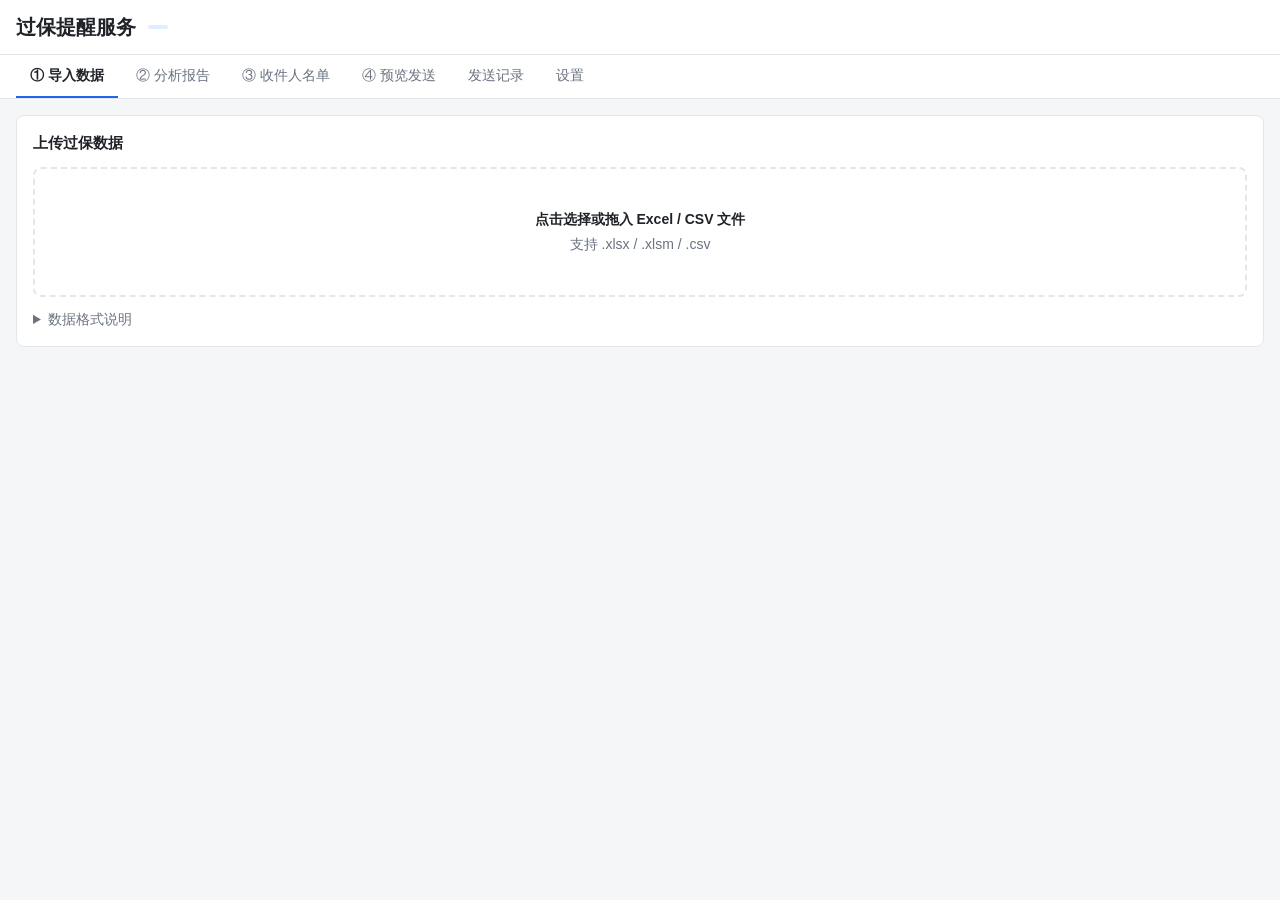
==== static/index.html @ 608a683e "过保提醒 HTML 服务：导入数据、分析报告、收件人名单、批量发送提醒 由 Tkinter 版维保提醒邮件生成器 v2.1 改造为本地 Flask 网页服务， 沿用旧版数据列顺序、邮件模板、金额格式和" ====
<!doctype html>
<html lang="zh-CN">
<head>
<meta charset="utf-8">
<meta name="viewport" content="width=device-width, initial-scale=1">
<title>过保提醒服务</title>
<link rel="stylesheet" href="/static/style.css">
</head>
<body>
<header class="topbar">
  <h1>过保提醒服务</h1>
  <span id="mailerBadge" class="badge"></span>
</header>

<nav class="tabs" id="tabs">
  <button data-tab="import" class="active">① 导入数据</button>
  <button data-tab="report">② 分析报告</button>
  <button data-tab="recipients">③ 收件人名单</button>
  <button data-tab="send">④ 预览发送</button>
  <button data-tab="log">发送记录</button>
  <button data-tab="settings">设置</button>
</nav>

<main>
  <!-- ① 导入 -->
  <section id="tab-import" class="tab active">
    <div class="card">
      <h2>上传过保数据</h2>
      <label class="drop" id="drop">
        <input type="file" id="fileInput" accept=".xlsx,.xlsm,.csv" hidden>
        <strong>点击选择或拖入 Excel / CSV 文件</strong>
        <span class="muted">支持 .xlsx / .xlsm / .csv</span>
      </label>
      <div id="importResult"></div>
      <details class="hint">
        <summary>数据格式说明</summary>
        <p>第一行为表头，按列名识别（列顺序不限）。必需列：<b>过保时间</b>、<b>合同号</b>。</p>
        <p>可选列：代表处、最终客户、合同名称、维保类型、金额、提醒天数、邮箱名单（多个用 ; 分隔）。</p>
        <p>识别不到表头时，按旧版“维保日历数据.xlsx”的列顺序读取：代表处 | 最终客户 | 合同名称 | 过保时间 | 维保类型 | 合同号 | 金额 | 提醒天数 | 邮箱名单。</p>
      </details>
    </div>
  </section>

  <!-- ② 报告 -->
  <section id="tab-report" class="tab">
    <div class="toolbar">
      <span class="muted" id="reportMeta"></span>
      <button id="exportReport" class="secondary">导出报告 (HTML)</button>
    </div>
    <div id="report"><p class="empty">请先导入数据</p></div>
  </section>

  <!-- ③ 收件人 -->
  <section id="tab-recipients" class="tab">
    <div class="card">
      <h2>按代表处填写收件人</h2>
      <p class="muted">同一代表处的所有合同默认发给这里填写的人。多个收件人用 ; 分隔。名单会保存在本机，下次自动带出。</p>
      <div id="officeTable"><p class="empty">请先导入数据</p></div>
    </div>
    <div class="card">
      <h2>按合同单独指定（可选）</h2>
      <p class="muted">收件人优先级：按合同单独指定 &gt; Excel 中的邮箱名单 &gt; 按代表处。</p>
      <input type="search" id="contractFilter" placeholder="搜索合同号 / 客户 / 代表处">
      <div id="contractTable"></div>
    </div>
    <div class="toolbar sticky">
      <span class="muted" id="recipientsStatus"></span>
      <button id="saveRecipients">保存名单并生成发送计划 →</button>
    </div>
  </section>

  <!-- ④ 发送 -->
  <section id="tab-send" class="tab">
    <div class="toolbar">
      <span id="planSummary" class="muted"></span>
      <span class="spacer"></span>
      <button id="refreshPlan" class="secondary">刷新计划</button>
      <button id="selectAll" class="secondary">全选可发送</button>
      <button id="selectNone" class="secondary">全不选</button>
      <button id="sendBtn">发送选中</button>
    </div>
    <div id="planTable"><p class="empty">请先导入数据并填写收件人</p></div>
  </section>

  <!-- 记录 -->
  <section id="tab-log" class="tab">
    <div class="toolbar"><span class="muted">最近 500 条发送记录（完整记录见 data/send_log.csv）</span>
      <span class="spacer"></span><button id="reloadLog" class="secondary">刷新</button></div>
    <div id="logTable"></div>
  </section>

  <!-- 设置 -->
  <section id="tab-settings" class="tab">
    <form id="settingsForm" class="card form">
      <h2>发送设置</h2>
      <label>发信方式
        <select name="mailer">
          <option value="outlook">Outlook 客户端（Windows，支持定时发送）</option>
          <option value="smtp">SMTP 服务器（不支持定时）</option>
          <option value="dryrun">模拟发送（只记录，不真正发信）</option>
        </select>
      </label>
      <div class="grid">
        <label>默认提前提醒天数<input type="number" name="default_remind_days" min="0"></label>
        <label>最长排定天数<input type="number" name="max_delay_days" min="1"></label>
        <label>定时发送时刻（点）<input type="number" name="send_hour" min="0" max="23"></label>
        <label>文本最大长度<input type="number" name="max_text_length" min="10"></label>
      </div>
      <label>统一抄送（可选，多个用 ; 分隔）<input type="text" name="cc"></label>

      <h2>邮件模板</h2>
      <p class="muted">可用占位符：{office} {customer} {contract_name} {expiry} {service_type} {contract_no} {amount} {amount_fmt} {remind_date} {days_left}</p>
      <label>标题<input type="text" name="subject_template"></label>
      <label>正文<textarea name="body_template" rows="18"></textarea></label>

      <fieldset id="smtpFields">
        <legend>SMTP（仅在发信方式为 SMTP 时使用）</legend>
        <div class="grid">
          <label>服务器<input type="text" name="smtp.host"></label>
          <label>端口<input type="number" name="smtp.port"></label>
          <label>用户名<input type="text" name="smtp.username"></label>
          <label>密码<input type="password" name="smtp.password"></label>
          <label>发件人地址<input type="text" name="smtp.sender"></label>
        </div>
        <label class="check"><input type="checkbox" name="smtp.ssl"> SSL</label>
        <label class="check"><input type="checkbox" name="smtp.starttls"> STARTTLS</label>
      </fieldset>
      <div class="toolbar"><span id="settingsStatus" class="muted"></span><span class="spacer"></span><button type="submit">保存设置</button></div>
    </form>
  </section>
</main>

<dialog id="previewDialog">
  <h3 id="previewSubject"></h3>
  <p class="muted" id="previewTo"></p>
  <pre id="previewBody"></pre>
  <form method="dialog"><button>关闭</button></form>
</dialog>

<script src="/static/app.js"></script>
</body>
</html>
---- static/style.css ----
:root {
  --bg: #f5f6f8; --surface: #fff; --text: #1f2328; --muted: #6b7280; --border: #e3e6ea;
  --accent: #2563eb; --accent-ink: #fff; --bar: #3b82f6;
  --ok: #15803d; --err: #b91c1c; --warn: #b45309;
  --expired-bg: #fde2e2; --urgent-bg: #fde8d4; --soon-bg: #fdf3c7; --mid-bg: #e0ecff;
}
@media (prefers-color-scheme: dark) {
  :root {
    --bg: #15171a; --surface: #1e2125; --text: #e6e8eb; --muted: #9aa1a9; --border: #30353b;
    --accent: #4f8cff; --bar: #4f8cff; --ok: #4ade80; --err: #f87171; --warn: #fbbf24;
    --expired-bg: #4a1d1d; --urgent-bg: #4a2e14; --soon-bg: #423813; --mid-bg: #1d2f4f;
  }
}
* { box-sizing: border-box; }
body { margin: 0; background: var(--bg); color: var(--text); font: 14px/1.5 -apple-system, "Segoe UI", "Microsoft YaHei", "PingFang SC", sans-serif; }
main { max-width: 1280px; margin: 0 auto; padding: 16px; }
h1 { font-size: 20px; margin: 0; }
h2 { font-size: 15px; margin: 0 0 12px; }
.topbar { display: flex; align-items: center; gap: 12px; padding: 12px 16px; background: var(--surface); border-bottom: 1px solid var(--border); }
.badge { padding: 2px 10px; border-radius: 999px; background: var(--mid-bg); font-size: 12px; }
.badge-dry { background: var(--soon-bg); }
.tabs { display: flex; gap: 4px; padding: 0 16px; background: var(--surface); border-bottom: 1px solid var(--border); overflow-x: auto; }
.tabs button { background: none; color: var(--muted); border: 0; border-bottom: 2px solid transparent; border-radius: 0; padding: 10px 14px; white-space: nowrap; }
.tabs button.active { color: var(--text); border-bottom-color: var(--accent); font-weight: 600; }
.tab { display: none; }
.tab.active { display: block; }
.card { background: var(--surface); border: 1px solid var(--border); border-radius: 8px; padding: 16px; margin-bottom: 16px; overflow-x: auto; }
.cols { display: grid; grid-template-columns: repeat(auto-fit, minmax(380px, 1fr)); gap: 16px; }
.toolbar { display: flex; flex-wrap: wrap; align-items: center; gap: 8px; margin-bottom: 12px; }
.toolbar.sticky { position: sticky; bottom: 0; background: var(--bg); padding: 12px 0; margin: 0; justify-content: flex-end; }
.spacer { flex: 1; }
button { background: var(--accent); color: var(--accent-ink); border: 1px solid var(--accent); border-radius: 6px; padding: 7px 14px; font: inherit; cursor: pointer; }
button.secondary { background: var(--surface); color: var(--text); border-color: var(--border); }
button.link { background: none; border: 0; color: var(--accent); padding: 0; }
button:disabled { opacity: .5; cursor: default; }
input, select, textarea { font: inherit; color: var(--text); background: var(--surface); border: 1px solid var(--border); border-radius: 6px; padding: 6px 8px; }
input.wide { width: 100%; min-width: 220px; }
input[type=search] { min-width: 260px; margin-bottom: 8px; }
textarea { width: 100%; font-family: Consolas, "Microsoft YaHei", monospace; }
.form label { display: block; margin-bottom: 12px; }
.form label input[type=text], .form label select { display: block; width: 100%; margin-top: 4px; }
.form .grid { display: grid; grid-template-columns: repeat(auto-fit, minmax(200px, 1fr)); gap: 12px; }
.form .grid input { display: block; width: 100%; margin-top: 4px; }
.form label.check { display: inline-block; margin-right: 16px; }
fieldset { border: 1px solid var(--border); border-radius: 8px; margin: 16px 0; }
.drop { display: flex; flex-direction: column; align-items: center; gap: 4px; padding: 40px; border: 2px dashed var(--border); border-radius: 8px; cursor: pointer; margin-bottom: 12px; }
.drop.over, .drop:hover { border-color: var(--accent); }
.hint { margin-top: 12px; color: var(--muted); }
.muted { color: var(--muted); }
.small { font-size: 12px; }
.ok { color: var(--ok); }
.err { color: var(--err); }
.warn { color: var(--warn); margin: 8px 0; }
.empty { color: var(--muted); text-align: center; padding: 32px; }
.kpis { display: grid; grid-template-columns: repeat(auto-fit, minmax(200px, 1fr)); gap: 16px; margin-bottom: 16px; }
.kpi { background: var(--surface); border: 1px solid var(--border); border-radius: 8px; padding: 14px 16px; display: flex; flex-direction: column; }
.kpi span { color: var(--muted); }
.kpi b { font-size: 26px; font-variant-numeric: tabular-nums; }
.kpi small { color: var(--muted); }
.kpi.alert { border-left: 4px solid var(--err); }
.kpi.warnk { border-left: 4px solid var(--warn); }
table { border-collapse: collapse; width: 100%; }
table.data th, table.data td { padding: 6px 8px; border-bottom: 1px solid var(--border); text-align: left; vertical-align: top; }
table.data thead th { color: var(--muted); font-weight: 600; white-space: nowrap; position: sticky; top: 0; background: var(--surface); }
table.bars th { text-align: left; font-weight: normal; white-space: nowrap; padding: 3px 8px 3px 0; width: 1%; }
table.bars td { padding: 3px 4px; }
.barcell { width: 100%; }
.bar { display: block; height: 14px; background: var(--bar); border-radius: 0 3px 3px 0; min-width: 1px; }
.num { text-align: right !important; font-variant-numeric: tabular-nums; white-space: nowrap; }
.pill { display: inline-block; padding: 1px 8px; border-radius: 999px; font-size: 12px; white-space: nowrap; background: var(--bg); }
.b-expired { background: var(--expired-bg); }
.b-urgent { background: var(--urgent-bg); }
.b-soon { background: var(--soon-bg); }
.b-mid { background: var(--mid-bg); }
.a-now { background: var(--urgent-bg); }
.a-defer { background: var(--mid-bg); }
tr.dim td { opacity: .55; }
dialog { max-width: 720px; width: 90vw; border: 1px solid var(--border); border-radius: 8px; background: var(--surface); color: var(--text); }
dialog pre { white-space: pre-wrap; background: var(--bg); padding: 12px; border-radius: 6px; font-family: inherit; }
@media print { .noprint, .topbar, .tabs, .toolbar button { display: none; } }
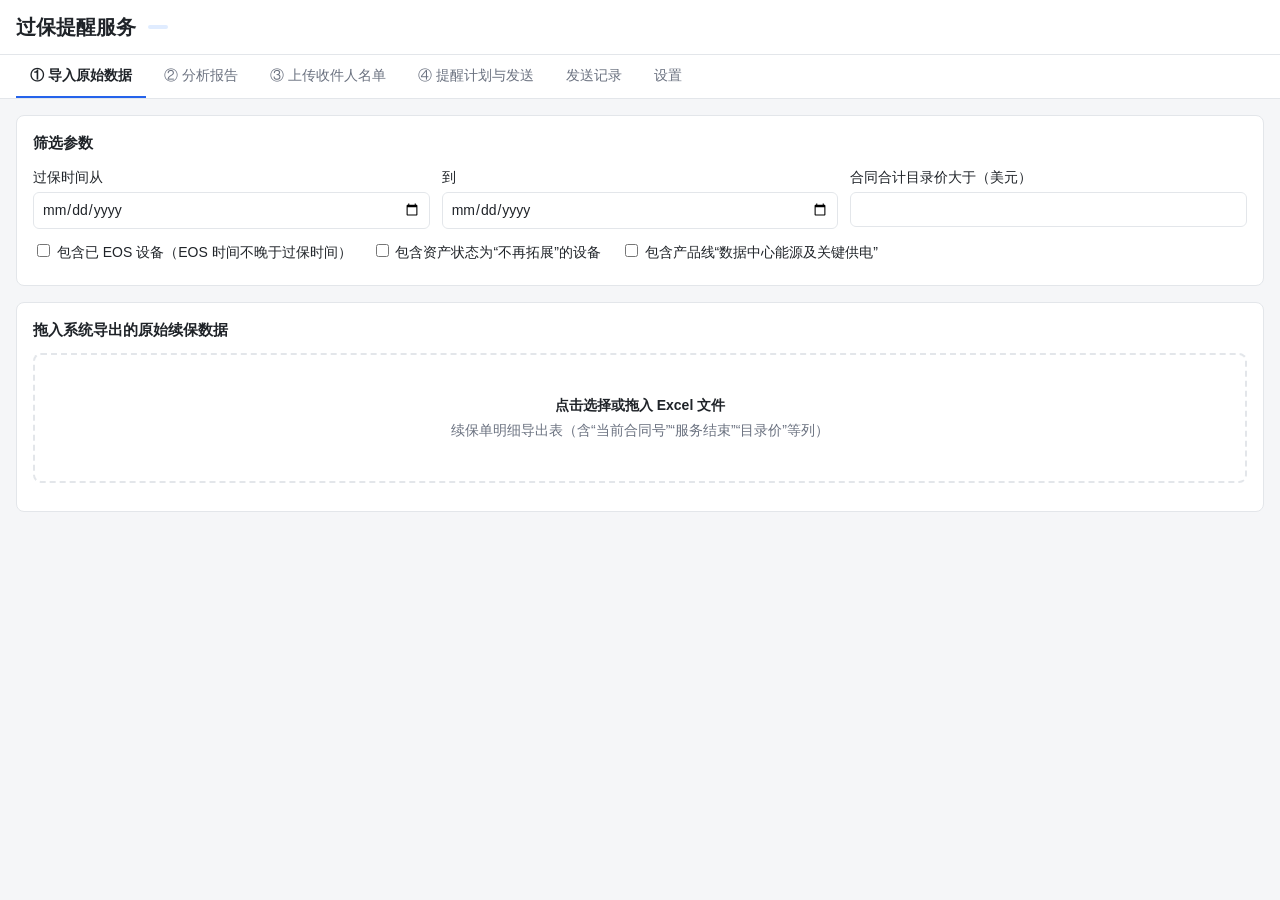
==== commit b0fb5fec: "直接导入原始续保导出数据：自动筛选整理、待填写名单、多节点提醒与日历邀请 - 原始数据按过保时间段、EOS、不再拓展、数据中心能源过滤，   按合同号+过保日期+服务类型合并，保留合计目录价超过门槛的" ====
--- a/static/index.html
+++ b/static/index.html
@@ -13,31 +13,36 @@
 </header>
 
 <nav class="tabs" id="tabs">
-  <button data-tab="import" class="active">① 导入数据</button>
+  <button data-tab="import" class="active">① 导入原始数据</button>
   <button data-tab="report">② 分析报告</button>
-  <button data-tab="recipients">③ 收件人名单</button>
-  <button data-tab="send">④ 预览发送</button>
+  <button data-tab="fill">③ 上传收件人名单</button>
+  <button data-tab="send">④ 提醒计划与发送</button>
   <button data-tab="log">发送记录</button>
   <button data-tab="settings">设置</button>
 </nav>
 
 <main>
-  <!-- ① 导入 -->
+  <!-- ① 导入原始数据 -->
   <section id="tab-import" class="tab active">
+    <div class="card form">
+      <h2>筛选参数</h2>
+      <div class="grid">
+        <label>过保时间从<input type="date" id="optStart"></label>
+        <label>到<input type="date" id="optEnd"></label>
+        <label>合同合计目录价大于（美元）<input type="number" id="optMin" min="0" step="1000"></label>
+      </div>
+      <label class="check"><input type="checkbox" id="optEos"> 包含已 EOS 设备（EOS 时间不晚于过保时间）</label>
+      <label class="check"><input type="checkbox" id="optNoExpand"> 包含资产状态为“不再拓展”的设备</label>
+      <label class="check"><input type="checkbox" id="optDc"> 包含产品线“数据中心能源及关键供电”</label>
+    </div>
     <div class="card">
-      <h2>上传过保数据</h2>
-      <label class="drop" id="drop">
-        <input type="file" id="fileInput" accept=".xlsx,.xlsm,.csv" hidden>
-        <strong>点击选择或拖入 Excel / CSV 文件</strong>
-        <span class="muted">支持 .xlsx / .xlsm / .csv</span>
+      <h2>拖入系统导出的原始续保数据</h2>
+      <label class="drop" id="rawDrop">
+        <input type="file" id="rawInput" accept=".xlsx,.xlsm,.csv" hidden>
+        <strong>点击选择或拖入 Excel 文件</strong>
+        <span class="muted">续保单明细导出表（含“当前合同号”“服务结束”“目录价”等列）</span>
       </label>
-      <div id="importResult"></div>
-      <details class="hint">
-        <summary>数据格式说明</summary>
-        <p>第一行为表头，按列名识别（列顺序不限）。必需列：<b>过保时间</b>、<b>合同号</b>。</p>
-        <p>可选列：代表处、最终客户、合同名称、维保类型、金额、提醒天数、邮箱名单（多个用 ; 分隔）。</p>
-        <p>识别不到表头时，按旧版“维保日历数据.xlsx”的列顺序读取：代表处 | 最终客户 | 合同名称 | 过保时间 | 维保类型 | 合同号 | 金额 | 提醒天数 | 邮箱名单。</p>
-      </details>
+      <div id="rawResult"></div>
     </div>
   </section>
 
@@ -45,46 +50,76 @@
   <section id="tab-report" class="tab">
     <div class="toolbar">
       <span class="muted" id="reportMeta"></span>
+      <span class="spacer"></span>
       <button id="exportReport" class="secondary">导出报告 (HTML)</button>
+      <button id="downloadTemplate">下载待填写名单 (Excel)</button>
     </div>
     <div id="report"><p class="empty">请先导入数据</p></div>
   </section>
 
-  <!-- ③ 收件人 -->
-  <section id="tab-recipients" class="tab">
+  <!-- ③ 上传收件人名单 -->
+  <section id="tab-fill" class="tab">
     <div class="card">
-      <h2>按代表处填写收件人</h2>
-      <p class="muted">同一代表处的所有合同默认发给这里填写的人。多个收件人用 ; 分隔。名单会保存在本机，下次自动带出。</p>
-      <div id="officeTable"><p class="empty">请先导入数据</p></div>
+      <h2>怎么填写</h2>
+      <ol class="steps">
+        <li>在第②步点击“下载待填写名单”，打开 Excel 的【提醒名单】工作表。</li>
+        <li>只填写黄色的 <b>邮箱名单</b> 列，其他列不要改。一行就是一条提醒（合同号 + 过保时间 + 维保类型）。</li>
+        <li>多个收件人用英文分号 <code>;</code> 分隔，可以填邮箱，也可以填 Outlook 能识别的“姓名 工号”。</li>
+        <li>留空的行不会发送；不需要提醒的行可以整行删除。保存后在下面上传。</li>
+      </ol>
+      <table class="data example">
+        <thead><tr><th>代表处</th><th>最终客户</th><th>合同名称</th><th>过保时间</th><th>维保类型</th><th>合同号</th><th class="num">金额</th><th class="fillme">邮箱名单（填这一列）</th></tr></thead>
+        <tbody>
+          <tr><td>南非代表处</td><td>City of Tshwane</td><td>PIN CL SA COT_Brilliantel_Services</td><td>2027-03-31</td><td>Hi-Care</td><td>0Y071024000326</td><td class="num">46,000</td><td class="fillme">zhangsan@huawei.com;lisi@huawei.com</td></tr>
+          <tr><td>尼日利亚代表处</td><td>Access Bank Plc</td><td>Nigeria_Service Renewal</td><td>2027-06-30</td><td>Warranty</td><td>0Y056625000932</td><td class="num">38,000</td><td class="fillme">wangwu 00123456;zhaoliu@huawei.com</td></tr>
+        </tbody>
+      </table>
+      <p class="muted small">以上为示例。系统会记住每个客户填写过的邮箱，下次下载名单时自动带出。旧版“维保日历数据.xlsx”格式也可以直接上传。</p>
     </div>
     <div class="card">
-      <h2>按合同单独指定（可选）</h2>
-      <p class="muted">收件人优先级：按合同单独指定 &gt; Excel 中的邮箱名单 &gt; 按代表处。</p>
-      <input type="search" id="contractFilter" placeholder="搜索合同号 / 客户 / 代表处">
-      <div id="contractTable"></div>
-    </div>
-    <div class="toolbar sticky">
-      <span class="muted" id="recipientsStatus"></span>
-      <button id="saveRecipients">保存名单并生成发送计划 →</button>
+      <h2>上传已填写的名单</h2>
+      <label class="drop" id="fillDrop">
+        <input type="file" id="fillInput" accept=".xlsx,.xlsm,.csv" hidden>
+        <strong>点击选择或拖入已填写的 Excel 文件</strong>
+      </label>
+      <div id="fillResult"></div>
+      <div id="fillTable"></div>
     </div>
   </section>
 
-  <!-- ④ 发送 -->
+  <!-- ④ 计划与发送 -->
   <section id="tab-send" class="tab">
+    <div class="card form">
+      <h2>提醒频率（可任意组合）</h2>
+      <div class="options">
+        <label class="check"><input type="checkbox" data-opt="m6"> 过保前 6 个月</label>
+        <label class="check"><input type="checkbox" data-opt="m3"> 过保前 3 个月</label>
+        <label class="check"><input type="checkbox" data-opt="m1"> 过保前 1 个月</label>
+        <label class="check"><input type="checkbox" data-opt="immediate"> 立即发送一次</label>
+        <label class="check"><input type="checkbox" data-opt="expiry_calendar"> 过保当日写入 Outlook 日历并邀请收件人</label>
+      </div>
+      <div class="options">
+        <span>已经过去的提醒节点：</span>
+        <label class="check"><input type="radio" name="pastNodes" value="skip" checked> 跳过</label>
+        <label class="check"><input type="radio" name="pastNodes" value="send_now"> 立即补发（多个节点合并为一封）</label>
+      </div>
+      <p class="muted small">定时邮件在节点当天 <span id="sendHourText"></span> 点由 Outlook 发出（需开启 Outlook 或使用 Exchange 账号）。已发送/已排定过的节点会自动跳过，可放心重复运行。</p>
+      <div class="toolbar"><button id="buildPlan">生成提醒计划</button></div>
+    </div>
     <div class="toolbar">
       <span id="planSummary" class="muted"></span>
       <span class="spacer"></span>
-      <button id="refreshPlan" class="secondary">刷新计划</button>
+      <label class="check"><input type="checkbox" id="hideSkipped" checked> 隐藏跳过项</label>
       <button id="selectAll" class="secondary">全选可发送</button>
       <button id="selectNone" class="secondary">全不选</button>
-      <button id="sendBtn">发送选中</button>
+      <button id="sendBtn" disabled>发送选中</button>
     </div>
-    <div id="planTable"><p class="empty">请先导入数据并填写收件人</p></div>
+    <div id="planTable"><p class="empty">请先上传收件人名单，再生成提醒计划</p></div>
   </section>
 
   <!-- 记录 -->
   <section id="tab-log" class="tab">
-    <div class="toolbar"><span class="muted">最近 500 条发送记录（完整记录见 data/send_log.csv）</span>
+    <div class="toolbar"><span class="muted">最近 500 条记录（完整记录见 data/send_log.csv）</span>
       <span class="spacer"></span><button id="reloadLog" class="secondary">刷新</button></div>
     <div id="logTable"></div>
   </section>
@@ -95,25 +130,23 @@
       <h2>发送设置</h2>
       <label>发信方式
         <select name="mailer">
-          <option value="outlook">Outlook 客户端（Windows，支持定时发送）</option>
-          <option value="smtp">SMTP 服务器（不支持定时）</option>
+          <option value="outlook">Outlook 客户端（Windows，支持定时发送和日历邀请）</option>
+          <option value="smtp">SMTP 服务器（不支持定时和日历）</option>
           <option value="dryrun">模拟发送（只记录，不真正发信）</option>
         </select>
       </label>
       <div class="grid">
-        <label>默认提前提醒天数<input type="number" name="default_remind_days" min="0"></label>
-        <label>最长排定天数<input type="number" name="max_delay_days" min="1"></label>
-        <label>定时发送时刻（点）<input type="number" name="send_hour" min="0" max="23"></label>
-        <label>文本最大长度<input type="number" name="max_text_length" min="10"></label>
+        <label>定时邮件发送时刻（点）<input type="number" name="send_hour" min="0" max="23"></label>
+        <label>统一抄送（可选，多个用 ; 分隔）<input type="text" name="cc"></label>
       </div>
-      <label>统一抄送（可选，多个用 ; 分隔）<input type="text" name="cc"></label>
 
-      <h2>邮件模板</h2>
-      <p class="muted">可用占位符：{office} {customer} {contract_name} {expiry} {service_type} {contract_no} {amount} {amount_fmt} {remind_date} {days_left}</p>
-      <label>标题<input type="text" name="subject_template"></label>
-      <label>正文<textarea name="body_template" rows="18"></textarea></label>
+      <h2>模板</h2>
+      <p class="muted">可用占位符：{office} {customer} {contract_name} {expiry} {service_type} {contract_no} {amount} {amount_fmt} {node_label} {days_left} {days_text}。清空后保存即恢复默认模板。</p>
+      <label>邮件标题<input type="text" name="subject_template"></label>
+      <label>日历邀请标题<input type="text" name="calendar_subject_template"></label>
+      <label>邮件正文（HTML）<textarea name="body_template" rows="16"></textarea></label>
 
-      <fieldset id="smtpFields">
+      <fieldset>
         <legend>SMTP（仅在发信方式为 SMTP 时使用）</legend>
         <div class="grid">
           <label>服务器<input type="text" name="smtp.host"></label>
@@ -133,7 +166,8 @@
 <dialog id="previewDialog">
   <h3 id="previewSubject"></h3>
   <p class="muted" id="previewTo"></p>
-  <pre id="previewBody"></pre>
+  <iframe id="previewFrame" sandbox title="邮件预览"></iframe>
+  <pre id="previewText"></pre>
   <form method="dialog"><button>关闭</button></form>
 </dialog>
 
--- a/static/style.css
+++ b/static/style.css
@@ -48,6 +48,7 @@
 .hint { margin-top: 12px; color: var(--muted); }
 .muted { color: var(--muted); }
 .small { font-size: 12px; }
+.nowrap { white-space: nowrap; }
 .ok { color: var(--ok); }
 .err { color: var(--err); }
 .warn { color: var(--warn); margin: 8px 0; }
@@ -78,3 +79,16 @@
 dialog { max-width: 720px; width: 90vw; border: 1px solid var(--border); border-radius: 8px; background: var(--surface); color: var(--text); }
 dialog pre { white-space: pre-wrap; background: var(--bg); padding: 12px; border-radius: 6px; font-family: inherit; }
 @media print { .noprint, .topbar, .tabs, .toolbar button { display: none; } }
+#previewText[hidden], #previewFrame[hidden] { display: none; }
+.options { display: flex; flex-wrap: wrap; gap: 8px 20px; align-items: center; margin-bottom: 10px; }
+.form label.check { margin-bottom: 6px; }
+.steps { margin: 0 0 12px; padding-left: 20px; }
+.steps li { margin-bottom: 4px; }
+code { background: var(--bg); padding: 1px 5px; border-radius: 4px; }
+table.example td, table.example th { font-size: 12px; }
+.fillme { background: var(--soon-bg) !important; }
+input.missing { border-color: var(--warn); }
+table.funnel { max-width: 560px; margin: 8px 0; }
+table.funnel tr.strong td { font-weight: 700; }
+.kpi b.kpi-sm { font-size: 15px; margin-top: 8px; }
+dialog iframe { width: 100%; height: 65vh; border: 1px solid var(--border); border-radius: 6px; background: #fff; }
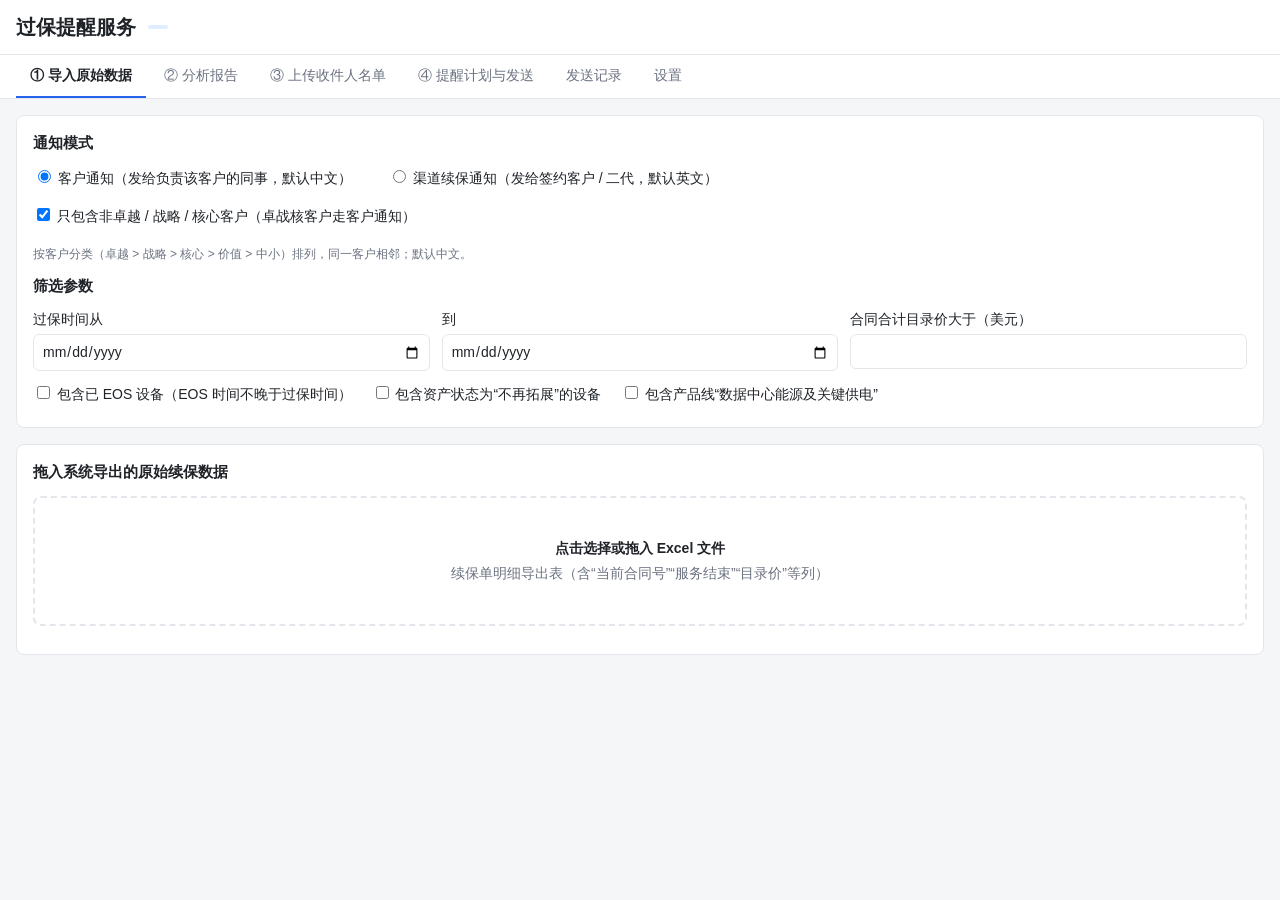
==== commit 81a7c5a7: "客户分类排序与渠道续保通知模式；改用 waitress 服务器 - 分析报告和待填写名单保留客户分类，按 卓越>战略>核心>价值>中小>未分类 排序，   同一最终客户相邻并同色分组 - 新增渠道续保" ====
--- a/static/index.html
+++ b/static/index.html
@@ -25,6 +25,13 @@
   <!-- ① 导入原始数据 -->
   <section id="tab-import" class="tab active">
     <div class="card form">
+      <h2>通知模式</h2>
+      <div class="options">
+        <label class="check"><input type="radio" name="mode" value="customer" checked> 客户通知（发给负责该客户的同事，默认中文）</label>
+        <label class="check"><input type="radio" name="mode" value="channel"> 渠道续保通知（发给签约客户 / 二代，默认英文）</label>
+      </div>
+      <label class="check" id="channelOpt"><input type="checkbox" id="optNonKey" checked> 只包含非卓越 / 战略 / 核心客户（卓战核客户走客户通知）</label>
+      <p class="muted small" id="modeHint"></p>
       <h2>筛选参数</h2>
       <div class="grid">
         <label>过保时间从<input type="date" id="optStart"></label>
@@ -65,13 +72,14 @@
         <li>在第②步点击“下载待填写名单”，打开 Excel 的【提醒名单】工作表。</li>
         <li>只填写黄色的 <b>邮箱名单</b> 列，其他列不要改。一行就是一条提醒（合同号 + 过保时间 + 维保类型）。</li>
         <li>多个收件人用英文分号 <code>;</code> 分隔，可以填邮箱，也可以填 Outlook 能识别的“姓名 工号”。</li>
+        <li><b>邮件语言</b> 列默认“中文”，需要发英文版（邮件和日历邀请）的行下拉选择 <b>English</b>。</li>
         <li>留空的行不会发送；不需要提醒的行可以整行删除。保存后在下面上传。</li>
       </ol>
       <table class="data example">
-        <thead><tr><th>代表处</th><th>最终客户</th><th>合同名称</th><th>过保时间</th><th>维保类型</th><th>合同号</th><th class="num">金额</th><th class="fillme">邮箱名单（填这一列）</th></tr></thead>
+        <thead><tr><th>代表处</th><th>最终客户</th><th>合同名称</th><th>过保时间</th><th>维保类型</th><th>合同号</th><th class="num">金额</th><th class="fillme">邮箱名单（填这一列）</th><th class="fillme">邮件语言</th></tr></thead>
         <tbody>
-          <tr><td>南非代表处</td><td>City of Tshwane</td><td>PIN CL SA COT_Brilliantel_Services</td><td>2027-03-31</td><td>Hi-Care</td><td>0Y071024000326</td><td class="num">46,000</td><td class="fillme">zhangsan@huawei.com;lisi@huawei.com</td></tr>
-          <tr><td>尼日利亚代表处</td><td>Access Bank Plc</td><td>Nigeria_Service Renewal</td><td>2027-06-30</td><td>Warranty</td><td>0Y056625000932</td><td class="num">38,000</td><td class="fillme">wangwu 00123456;zhaoliu@huawei.com</td></tr>
+          <tr><td>南非代表处</td><td>City of Tshwane</td><td>PIN CL SA COT_Brilliantel_Services</td><td>2027-03-31</td><td>Hi-Care</td><td>0Y071024000326</td><td class="num">46,000</td><td class="fillme">zhangsan@huawei.com;lisi@huawei.com</td><td class="fillme">中文</td></tr>
+          <tr><td>尼日利亚代表处</td><td>Access Bank Plc</td><td>Nigeria_Service Renewal</td><td>2027-06-30</td><td>Warranty</td><td>0Y056625000932</td><td class="num">38,000</td><td class="fillme">wangwu 00123456;zhaoliu@huawei.com</td><td class="fillme">English</td></tr>
         </tbody>
       </table>
       <p class="muted small">以上为示例。系统会记住每个客户填写过的邮箱，下次下载名单时自动带出。旧版“维保日历数据.xlsx”格式也可以直接上传。</p>
@@ -141,10 +149,26 @@
       </div>
 
       <h2>模板</h2>
-      <p class="muted">可用占位符：{office} {customer} {contract_name} {expiry} {service_type} {contract_no} {amount} {amount_fmt} {node_label} {days_left} {days_text}。清空后保存即恢复默认模板。</p>
-      <label>邮件标题<input type="text" name="subject_template"></label>
-      <label>日历邀请标题<input type="text" name="calendar_subject_template"></label>
-      <label>邮件正文（HTML）<textarea name="body_template" rows="16"></textarea></label>
+      <p class="muted">可用占位符：{office} {customer} {contract_name} {expiry} {service_type} {contract_no} {amount} {amount_fmt} {products} {node_label} {days_left} {days_text}。清空后保存即恢复默认模板。</p>
+      <details open><summary><b>中文版</b></summary>
+        <label>邮件标题<input type="text" name="subject_template"></label>
+        <label>日历邀请标题<input type="text" name="calendar_subject_template"></label>
+        <label>邮件正文（HTML）<textarea name="body_template" rows="12"></textarea></label>
+      </details>
+      <details><summary><b>英文版（English）</b></summary>
+        <label>邮件标题<input type="text" name="subject_template_en"></label>
+        <label>日历邀请标题<input type="text" name="calendar_subject_template_en"></label>
+        <label>邮件正文（HTML）<textarea name="body_template_en" rows="12"></textarea></label>
+      </details>
+      <details><summary><b>渠道续保通知 · 英文版（默认）</b></summary>
+        <p class="muted small">发给签约客户 / 二代，默认不含金额和内部联系人、内部链接。额外占位符：{partner_name}（二代，没有时为签约客户）{signer} {tier2} {customer_class}</p>
+        <label>邮件标题<input type="text" name="subject_template_channel_en"></label>
+        <label>邮件正文（HTML）<textarea name="body_template_channel_en" rows="12"></textarea></label>
+      </details>
+      <details><summary><b>渠道续保通知 · 中文版</b></summary>
+        <label>邮件标题<input type="text" name="subject_template_channel"></label>
+        <label>邮件正文（HTML）<textarea name="body_template_channel" rows="12"></textarea></label>
+      </details>
 
       <fieldset>
         <legend>SMTP（仅在发信方式为 SMTP 时使用）</legend>
--- a/static/style.css
+++ b/static/style.css
@@ -2,13 +2,13 @@
   --bg: #f5f6f8; --surface: #fff; --text: #1f2328; --muted: #6b7280; --border: #e3e6ea;
   --accent: #2563eb; --accent-ink: #fff; --bar: #3b82f6;
   --ok: #15803d; --err: #b91c1c; --warn: #b45309;
-  --expired-bg: #fde2e2; --urgent-bg: #fde8d4; --soon-bg: #fdf3c7; --mid-bg: #e0ecff;
+  --expired-bg: #fde2e2; --urgent-bg: #fde8d4; --soon-bg: #fdf3c7; --mid-bg: #e0ecff; --band: #f1f5fb;
 }
 @media (prefers-color-scheme: dark) {
   :root {
     --bg: #15171a; --surface: #1e2125; --text: #e6e8eb; --muted: #9aa1a9; --border: #30353b;
     --accent: #4f8cff; --bar: #4f8cff; --ok: #4ade80; --err: #f87171; --warn: #fbbf24;
-    --expired-bg: #4a1d1d; --urgent-bg: #4a2e14; --soon-bg: #423813; --mid-bg: #1d2f4f;
+    --expired-bg: #4a1d1d; --urgent-bg: #4a2e14; --soon-bg: #423813; --mid-bg: #1d2f4f; --band: #23272d;
   }
 }
 * { box-sizing: border-box; }
@@ -76,6 +76,7 @@
 .a-now { background: var(--urgent-bg); }
 .a-defer { background: var(--mid-bg); }
 tr.dim td { opacity: .55; }
+tr.band td { background: var(--band); }
 dialog { max-width: 720px; width: 90vw; border: 1px solid var(--border); border-radius: 8px; background: var(--surface); color: var(--text); }
 dialog pre { white-space: pre-wrap; background: var(--bg); padding: 12px; border-radius: 6px; font-family: inherit; }
 @media print { .noprint, .topbar, .tabs, .toolbar button { display: none; } }
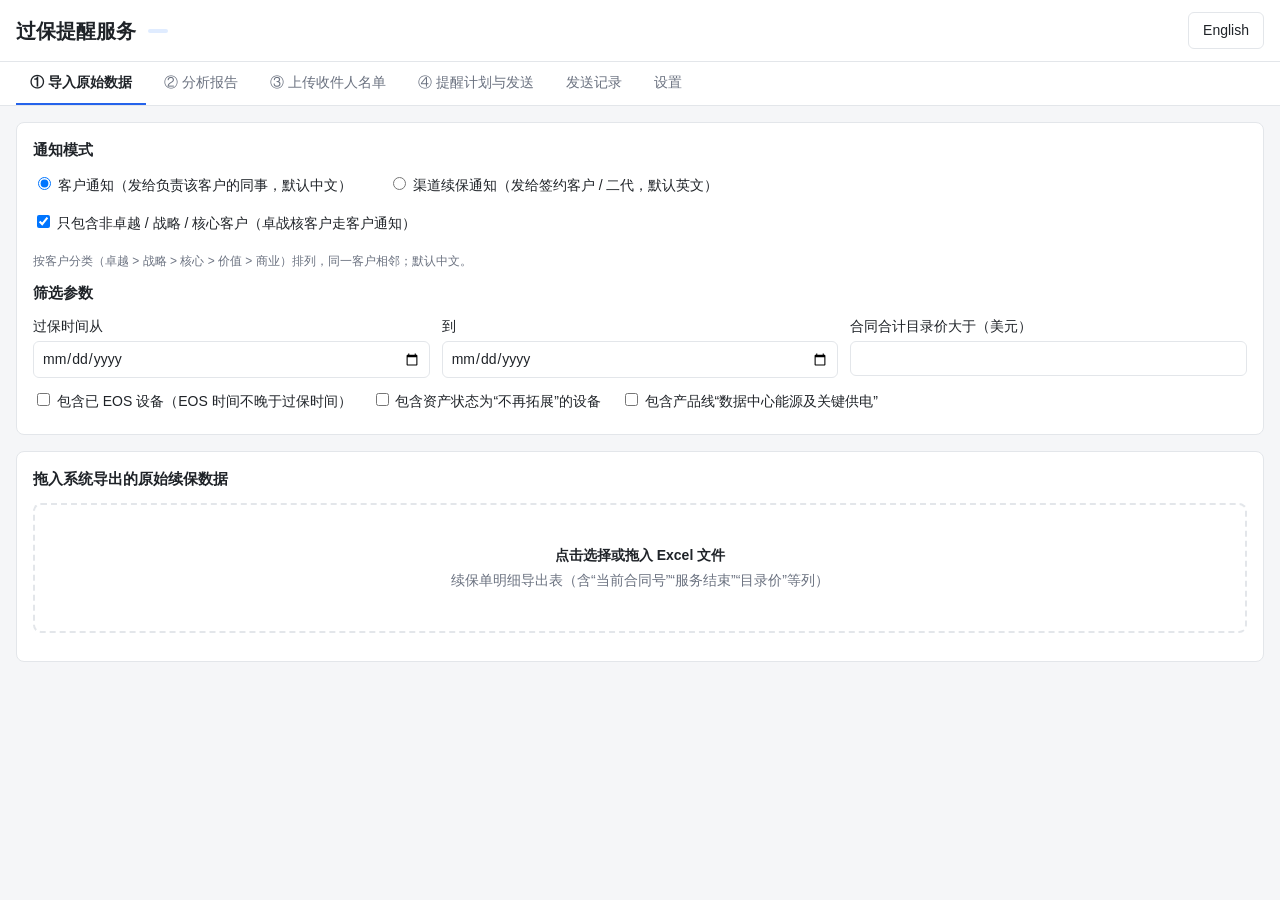
==== commit 2c881d4a: "渠道通知按收件人合并成一封、页面中英文切换 - 渠道续保通知：收件人和语言相同的合同在同一天合并为一封邮件，正文用表格列出全部合同；   节点统一提前到当月 1 日以便合并；日历邀请按同一过保日合并；" ====
--- a/static/index.html
+++ b/static/index.html
@@ -8,46 +8,48 @@
 </head>
 <body>
 <header class="topbar">
-  <h1>过保提醒服务</h1>
+  <h1 data-i18n>过保提醒服务</h1>
   <span id="mailerBadge" class="badge"></span>
+  <span class="spacer"></span>
+  <button id="langToggle" class="secondary" title="切换界面语言 / Switch language">English</button>
 </header>
 
 <nav class="tabs" id="tabs">
-  <button data-tab="import" class="active">① 导入原始数据</button>
-  <button data-tab="report">② 分析报告</button>
-  <button data-tab="fill">③ 上传收件人名单</button>
-  <button data-tab="send">④ 提醒计划与发送</button>
-  <button data-tab="log">发送记录</button>
-  <button data-tab="settings">设置</button>
+  <button data-tab="import" class="active" data-i18n>① 导入原始数据</button>
+  <button data-tab="report" data-i18n>② 分析报告</button>
+  <button data-tab="fill" data-i18n>③ 上传收件人名单</button>
+  <button data-tab="send" data-i18n>④ 提醒计划与发送</button>
+  <button data-tab="log" data-i18n>发送记录</button>
+  <button data-tab="settings" data-i18n>设置</button>
 </nav>
 
 <main>
   <!-- ① 导入原始数据 -->
   <section id="tab-import" class="tab active">
     <div class="card form">
-      <h2>通知模式</h2>
+      <h2 data-i18n>通知模式</h2>
       <div class="options">
-        <label class="check"><input type="radio" name="mode" value="customer" checked> 客户通知（发给负责该客户的同事，默认中文）</label>
-        <label class="check"><input type="radio" name="mode" value="channel"> 渠道续保通知（发给签约客户 / 二代，默认英文）</label>
-      </div>
-      <label class="check" id="channelOpt"><input type="checkbox" id="optNonKey" checked> 只包含非卓越 / 战略 / 核心客户（卓战核客户走客户通知）</label>
+        <label class="check"><input type="radio" name="mode" value="customer" checked> <span data-i18n>客户通知（发给负责该客户的同事，默认中文）</span></label>
+        <label class="check"><input type="radio" name="mode" value="channel"> <span data-i18n>渠道续保通知（发给签约客户 / 二代，默认英文）</span></label>
+      </div>
+      <label class="check" id="channelOpt"><input type="checkbox" id="optNonKey" checked> <span data-i18n>只包含非卓越 / 战略 / 核心客户（卓战核客户走客户通知）</span></label>
       <p class="muted small" id="modeHint"></p>
-      <h2>筛选参数</h2>
+      <h2 data-i18n>筛选参数</h2>
       <div class="grid">
-        <label>过保时间从<input type="date" id="optStart"></label>
-        <label>到<input type="date" id="optEnd"></label>
-        <label>合同合计目录价大于（美元）<input type="number" id="optMin" min="0" step="1000"></label>
-      </div>
-      <label class="check"><input type="checkbox" id="optEos"> 包含已 EOS 设备（EOS 时间不晚于过保时间）</label>
-      <label class="check"><input type="checkbox" id="optNoExpand"> 包含资产状态为“不再拓展”的设备</label>
-      <label class="check"><input type="checkbox" id="optDc"> 包含产品线“数据中心能源及关键供电”</label>
+        <label><span data-i18n>过保时间从</span><input type="date" id="optStart"></label>
+        <label><span data-i18n>到</span><input type="date" id="optEnd"></label>
+        <label><span data-i18n>合同合计目录价大于（美元）</span><input type="number" id="optMin" min="0" step="1000"></label>
+      </div>
+      <label class="check"><input type="checkbox" id="optEos"> <span data-i18n>包含已 EOS 设备（EOS 时间不晚于过保时间）</span></label>
+      <label class="check"><input type="checkbox" id="optNoExpand"> <span data-i18n>包含资产状态为“不再拓展”的设备</span></label>
+      <label class="check"><input type="checkbox" id="optDc"> <span data-i18n>包含产品线“数据中心能源及关键供电”</span></label>
     </div>
     <div class="card">
-      <h2>拖入系统导出的原始续保数据</h2>
+      <h2 data-i18n>拖入系统导出的原始续保数据</h2>
       <label class="drop" id="rawDrop">
         <input type="file" id="rawInput" accept=".xlsx,.xlsm,.csv" hidden>
-        <strong>点击选择或拖入 Excel 文件</strong>
-        <span class="muted">续保单明细导出表（含“当前合同号”“服务结束”“目录价”等列）</span>
+        <strong data-i18n>点击选择或拖入 Excel 文件</strong>
+        <span class="muted" data-i18n>续保单明细导出表（含“当前合同号”“服务结束”“目录价”等列）</span>
       </label>
       <div id="rawResult"></div>
     </div>
@@ -58,37 +60,38 @@
     <div class="toolbar">
       <span class="muted" id="reportMeta"></span>
       <span class="spacer"></span>
-      <button id="exportReport" class="secondary">导出报告 (HTML)</button>
-      <button id="downloadTemplate">下载待填写名单 (Excel)</button>
-    </div>
-    <div id="report"><p class="empty">请先导入数据</p></div>
+      <button id="exportReport" class="secondary" data-i18n>导出报告 (HTML)</button>
+      <button id="downloadTemplate" data-i18n>下载待填写名单 (Excel)</button>
+    </div>
+    <div id="report"><p class="empty" data-i18n>请先导入数据</p></div>
   </section>
 
   <!-- ③ 上传收件人名单 -->
   <section id="tab-fill" class="tab">
     <div class="card">
-      <h2>怎么填写</h2>
+      <h2 data-i18n>怎么填写</h2>
       <ol class="steps">
-        <li>在第②步点击“下载待填写名单”，打开 Excel 的【提醒名单】工作表。</li>
-        <li>只填写黄色的 <b>邮箱名单</b> 列，其他列不要改。一行就是一条提醒（合同号 + 过保时间 + 维保类型）。</li>
-        <li>多个收件人用英文分号 <code>;</code> 分隔，可以填邮箱，也可以填 Outlook 能识别的“姓名 工号”。</li>
-        <li><b>邮件语言</b> 列默认“中文”，需要发英文版（邮件和日历邀请）的行下拉选择 <b>English</b>。</li>
-        <li>留空的行不会发送；不需要提醒的行可以整行删除。保存后在下面上传。</li>
+        <li data-i18n-html>在第②步点击“下载待填写名单”，打开 Excel 的【提醒名单】工作表。Excel 的列名请保持中文，程序按列名识别。</li>
+        <li data-i18n-html>只填写黄色的 <b>邮箱名单</b> 和 <b>邮件语言</b> 两列，其他列不要改。一行就是一条提醒（合同号 + 过保时间 + 维保类型）。</li>
+        <li data-i18n-html>同一客户（渠道模式为同一签约客户 / 二代）的行排在一起、底色相同，收件人通常一样，可以整组复制。</li>
+        <li data-i18n-html>多个收件人用英文分号 <code>;</code> 分隔，可以填邮箱，也可以填 Outlook 能识别的“姓名 工号”。</li>
+        <li data-i18n-html><b>邮件语言</b> 客户通知默认“中文”、渠道通知默认“English”，可下拉切换。</li>
+        <li data-i18n-html>留空的行不会发送；不需要提醒的行可以整行删除。保存后在下面上传。</li>
       </ol>
       <table class="data example">
-        <thead><tr><th>代表处</th><th>最终客户</th><th>合同名称</th><th>过保时间</th><th>维保类型</th><th>合同号</th><th class="num">金额</th><th class="fillme">邮箱名单（填这一列）</th><th class="fillme">邮件语言</th></tr></thead>
+        <thead><tr><th>代表处</th><th>客户分类</th><th>最终客户</th><th>合同名称</th><th>过保时间</th><th>维保类型</th><th>合同号</th><th class="num">金额</th><th class="fillme">邮箱名单</th><th class="fillme">邮件语言</th></tr></thead>
         <tbody>
-          <tr><td>南非代表处</td><td>City of Tshwane</td><td>PIN CL SA COT_Brilliantel_Services</td><td>2027-03-31</td><td>Hi-Care</td><td>0Y071024000326</td><td class="num">46,000</td><td class="fillme">zhangsan@huawei.com;lisi@huawei.com</td><td class="fillme">中文</td></tr>
-          <tr><td>尼日利亚代表处</td><td>Access Bank Plc</td><td>Nigeria_Service Renewal</td><td>2027-06-30</td><td>Warranty</td><td>0Y056625000932</td><td class="num">38,000</td><td class="fillme">wangwu 00123456;zhaoliu@huawei.com</td><td class="fillme">English</td></tr>
+          <tr><td>南非代表处</td><td>Strategic Account</td><td>City of Tshwane</td><td>PIN CL SA COT_Brilliantel_Services</td><td>2027-03-31</td><td>Hi-Care</td><td>0Y071024000326</td><td class="num">46,000</td><td class="fillme">zhangsan@huawei.com;lisi@huawei.com</td><td class="fillme">中文</td></tr>
+          <tr><td>尼日利亚代表处</td><td>Strategic Account</td><td>Access Bank Plc</td><td>Nigeria_Service Renewal</td><td>2027-06-30</td><td>Warranty</td><td>0Y056625000932</td><td class="num">38,000</td><td class="fillme">wangwu 00123456;zhaoliu@huawei.com</td><td class="fillme">English</td></tr>
         </tbody>
       </table>
-      <p class="muted small">以上为示例。系统会记住每个客户填写过的邮箱，下次下载名单时自动带出。旧版“维保日历数据.xlsx”格式也可以直接上传。</p>
+      <p class="muted small" data-i18n>以上为示例（Excel 表头为中文）。系统会记住填写过的邮箱和语言，下次下载名单时自动带出。旧版“维保日历数据.xlsx”格式也可以直接上传。</p>
     </div>
     <div class="card">
-      <h2>上传已填写的名单</h2>
+      <h2 data-i18n>上传已填写的名单</h2>
       <label class="drop" id="fillDrop">
         <input type="file" id="fillInput" accept=".xlsx,.xlsm,.csv" hidden>
-        <strong>点击选择或拖入已填写的 Excel 文件</strong>
+        <strong data-i18n>点击选择或拖入已填写的 Excel 文件</strong>
       </label>
       <div id="fillResult"></div>
       <div id="fillTable"></div>
@@ -98,91 +101,93 @@
   <!-- ④ 计划与发送 -->
   <section id="tab-send" class="tab">
     <div class="card form">
-      <h2>提醒频率（可任意组合）</h2>
+      <h2 data-i18n>提醒频率（可任意组合）</h2>
       <div class="options">
-        <label class="check"><input type="checkbox" data-opt="m6"> 过保前 6 个月</label>
-        <label class="check"><input type="checkbox" data-opt="m3"> 过保前 3 个月</label>
-        <label class="check"><input type="checkbox" data-opt="m1"> 过保前 1 个月</label>
-        <label class="check"><input type="checkbox" data-opt="immediate"> 立即发送一次</label>
-        <label class="check"><input type="checkbox" data-opt="expiry_calendar"> 过保当日写入 Outlook 日历并邀请收件人</label>
+        <label class="check"><input type="checkbox" data-opt="m6"> <span data-i18n>过保前 6 个月</span></label>
+        <label class="check"><input type="checkbox" data-opt="m3"> <span data-i18n>过保前 3 个月</span></label>
+        <label class="check"><input type="checkbox" data-opt="m1"> <span data-i18n>过保前 1 个月</span></label>
+        <label class="check"><input type="checkbox" data-opt="immediate"> <span data-i18n>立即发送一次</span></label>
+        <label class="check"><input type="checkbox" data-opt="expiry_calendar"> <span data-i18n>过保当日写入 Outlook 日历并邀请收件人</span></label>
       </div>
       <div class="options">
-        <span>已经过去的提醒节点：</span>
-        <label class="check"><input type="radio" name="pastNodes" value="skip" checked> 跳过</label>
-        <label class="check"><input type="radio" name="pastNodes" value="send_now"> 立即补发（多个节点合并为一封）</label>
-      </div>
-      <p class="muted small">定时邮件在节点当天 <span id="sendHourText"></span> 点由 Outlook 发出（需开启 Outlook 或使用 Exchange 账号）。已发送/已排定过的节点会自动跳过，可放心重复运行。</p>
-      <div class="toolbar"><button id="buildPlan">生成提醒计划</button></div>
+        <span data-i18n>已经过去的提醒节点：</span>
+        <label class="check"><input type="radio" name="pastNodes" value="skip" checked> <span data-i18n>跳过</span></label>
+        <label class="check"><input type="radio" name="pastNodes" value="send_now"> <span data-i18n>立即补发（多个节点合并为一封）</span></label>
+      </div>
+      <p class="muted small" id="planHint"></p>
+      <div class="toolbar"><button id="buildPlan" data-i18n>生成提醒计划</button></div>
     </div>
     <div class="toolbar">
       <span id="planSummary" class="muted"></span>
       <span class="spacer"></span>
-      <label class="check"><input type="checkbox" id="hideSkipped" checked> 隐藏跳过项</label>
-      <button id="selectAll" class="secondary">全选可发送</button>
-      <button id="selectNone" class="secondary">全不选</button>
-      <button id="sendBtn" disabled>发送选中</button>
-    </div>
-    <div id="planTable"><p class="empty">请先上传收件人名单，再生成提醒计划</p></div>
+      <label class="check"><input type="checkbox" id="hideSkipped" checked> <span data-i18n>隐藏跳过项</span></label>
+      <button id="selectAll" class="secondary" data-i18n>全选可发送</button>
+      <button id="selectNone" class="secondary" data-i18n>全不选</button>
+      <button id="sendBtn" disabled></button>
+    </div>
+    <div id="planTable"><p class="empty" data-i18n>请先上传收件人名单，再生成提醒计划</p></div>
   </section>
 
   <!-- 记录 -->
   <section id="tab-log" class="tab">
-    <div class="toolbar"><span class="muted">最近 500 条记录（完整记录见 data/send_log.csv）</span>
-      <span class="spacer"></span><button id="reloadLog" class="secondary">刷新</button></div>
+    <div class="toolbar"><span class="muted" data-i18n>最近 500 条记录（完整记录见 data/send_log.csv）</span>
+      <span class="spacer"></span><button id="reloadLog" class="secondary" data-i18n>刷新</button></div>
     <div id="logTable"></div>
   </section>
 
   <!-- 设置 -->
   <section id="tab-settings" class="tab">
     <form id="settingsForm" class="card form">
-      <h2>发送设置</h2>
-      <label>发信方式
+      <h2 data-i18n>发送设置</h2>
+      <label><span data-i18n>发信方式</span>
         <select name="mailer">
-          <option value="outlook">Outlook 客户端（Windows，支持定时发送和日历邀请）</option>
-          <option value="smtp">SMTP 服务器（不支持定时和日历）</option>
-          <option value="dryrun">模拟发送（只记录，不真正发信）</option>
+          <option value="outlook" data-i18n>Outlook 客户端（Windows，支持定时发送和日历邀请）</option>
+          <option value="smtp" data-i18n>SMTP 服务器（不支持定时和日历）</option>
+          <option value="dryrun" data-i18n>模拟发送（只记录，不真正发信）</option>
         </select>
       </label>
       <div class="grid">
-        <label>定时邮件发送时刻（点）<input type="number" name="send_hour" min="0" max="23"></label>
-        <label>统一抄送（可选，多个用 ; 分隔）<input type="text" name="cc"></label>
-      </div>
-
-      <h2>模板</h2>
-      <p class="muted">可用占位符：{office} {customer} {contract_name} {expiry} {service_type} {contract_no} {amount} {amount_fmt} {products} {node_label} {days_left} {days_text}。清空后保存即恢复默认模板。</p>
-      <details open><summary><b>中文版</b></summary>
-        <label>邮件标题<input type="text" name="subject_template"></label>
-        <label>日历邀请标题<input type="text" name="calendar_subject_template"></label>
-        <label>邮件正文（HTML）<textarea name="body_template" rows="12"></textarea></label>
-      </details>
-      <details><summary><b>英文版（English）</b></summary>
-        <label>邮件标题<input type="text" name="subject_template_en"></label>
-        <label>日历邀请标题<input type="text" name="calendar_subject_template_en"></label>
-        <label>邮件正文（HTML）<textarea name="body_template_en" rows="12"></textarea></label>
-      </details>
-      <details><summary><b>渠道续保通知 · 英文版（默认）</b></summary>
-        <p class="muted small">发给签约客户 / 二代，默认不含金额和内部联系人、内部链接。额外占位符：{partner_name}（二代，没有时为签约客户）{signer} {tier2} {customer_class}</p>
-        <label>邮件标题<input type="text" name="subject_template_channel_en"></label>
-        <label>邮件正文（HTML）<textarea name="body_template_channel_en" rows="12"></textarea></label>
-      </details>
-      <details><summary><b>渠道续保通知 · 中文版</b></summary>
-        <label>邮件标题<input type="text" name="subject_template_channel"></label>
-        <label>邮件正文（HTML）<textarea name="body_template_channel" rows="12"></textarea></label>
+        <label><span data-i18n>定时邮件发送时刻（点）</span><input type="number" name="send_hour" min="0" max="23"></label>
+        <label><span data-i18n>统一抄送（可选，多个用 ; 分隔）</span><input type="text" name="cc"></label>
+      </div>
+
+      <h2 data-i18n>模板</h2>
+      <p class="muted" data-i18n>可用占位符：{office} {customer} {contract_name} {expiry} {service_type} {contract_no} {amount} {amount_fmt} {products} {node_label} {days_left} {days_text}。清空后保存即恢复默认模板。</p>
+      <details open><summary><b data-i18n>客户通知 · 中文版</b></summary>
+        <label><span data-i18n>邮件标题</span><input type="text" name="subject_template"></label>
+        <label><span data-i18n>日历邀请标题</span><input type="text" name="calendar_subject_template"></label>
+        <label><span data-i18n>邮件正文（HTML）</span><textarea name="body_template" rows="12"></textarea></label>
+      </details>
+      <details><summary><b data-i18n>客户通知 · 英文版</b></summary>
+        <label><span data-i18n>邮件标题</span><input type="text" name="subject_template_en"></label>
+        <label><span data-i18n>日历邀请标题</span><input type="text" name="calendar_subject_template_en"></label>
+        <label><span data-i18n>邮件正文（HTML）</span><textarea name="body_template_en" rows="12"></textarea></label>
+      </details>
+      <details><summary><b data-i18n>渠道续保通知 · 英文版（默认）</b></summary>
+        <p class="muted small" data-i18n>按合作伙伴合并成一封，发给签约客户 / 二代，不含金额和内部联系人、内部链接。额外占位符：{partner_name}（二代，没有时为签约客户）{count}（合同数）{first_expiry}（最早过保日）{contracts_table}（合同列表）{signer} {tier2}</p>
+        <label><span data-i18n>邮件标题</span><input type="text" name="subject_template_partner_en"></label>
+        <label><span data-i18n>日历邀请标题</span><input type="text" name="calendar_subject_template_partner_en"></label>
+        <label><span data-i18n>邮件正文（HTML）</span><textarea name="body_template_partner_en" rows="12"></textarea></label>
+      </details>
+      <details><summary><b data-i18n>渠道续保通知 · 中文版</b></summary>
+        <label><span data-i18n>邮件标题</span><input type="text" name="subject_template_partner"></label>
+        <label><span data-i18n>日历邀请标题</span><input type="text" name="calendar_subject_template_partner"></label>
+        <label><span data-i18n>邮件正文（HTML）</span><textarea name="body_template_partner" rows="12"></textarea></label>
       </details>
 
       <fieldset>
-        <legend>SMTP（仅在发信方式为 SMTP 时使用）</legend>
+        <legend data-i18n>SMTP（仅在发信方式为 SMTP 时使用）</legend>
         <div class="grid">
-          <label>服务器<input type="text" name="smtp.host"></label>
-          <label>端口<input type="number" name="smtp.port"></label>
-          <label>用户名<input type="text" name="smtp.username"></label>
-          <label>密码<input type="password" name="smtp.password"></label>
-          <label>发件人地址<input type="text" name="smtp.sender"></label>
+          <label><span data-i18n>服务器</span><input type="text" name="smtp.host"></label>
+          <label><span data-i18n>端口</span><input type="number" name="smtp.port"></label>
+          <label><span data-i18n>用户名</span><input type="text" name="smtp.username"></label>
+          <label><span data-i18n>密码</span><input type="password" name="smtp.password"></label>
+          <label><span data-i18n>发件人地址</span><input type="text" name="smtp.sender"></label>
         </div>
         <label class="check"><input type="checkbox" name="smtp.ssl"> SSL</label>
         <label class="check"><input type="checkbox" name="smtp.starttls"> STARTTLS</label>
       </fieldset>
-      <div class="toolbar"><span id="settingsStatus" class="muted"></span><span class="spacer"></span><button type="submit">保存设置</button></div>
+      <div class="toolbar"><span id="settingsStatus" class="muted"></span><span class="spacer"></span><button type="submit" data-i18n>保存设置</button></div>
     </form>
   </section>
 </main>
@@ -190,11 +195,12 @@
 <dialog id="previewDialog">
   <h3 id="previewSubject"></h3>
   <p class="muted" id="previewTo"></p>
-  <iframe id="previewFrame" sandbox title="邮件预览"></iframe>
+  <iframe id="previewFrame" sandbox title="preview"></iframe>
   <pre id="previewText"></pre>
-  <form method="dialog"><button>关闭</button></form>
+  <form method="dialog"><button data-i18n>关闭</button></form>
 </dialog>
 
+<script src="/static/i18n.js"></script>
 <script src="/static/app.js"></script>
 </body>
 </html>
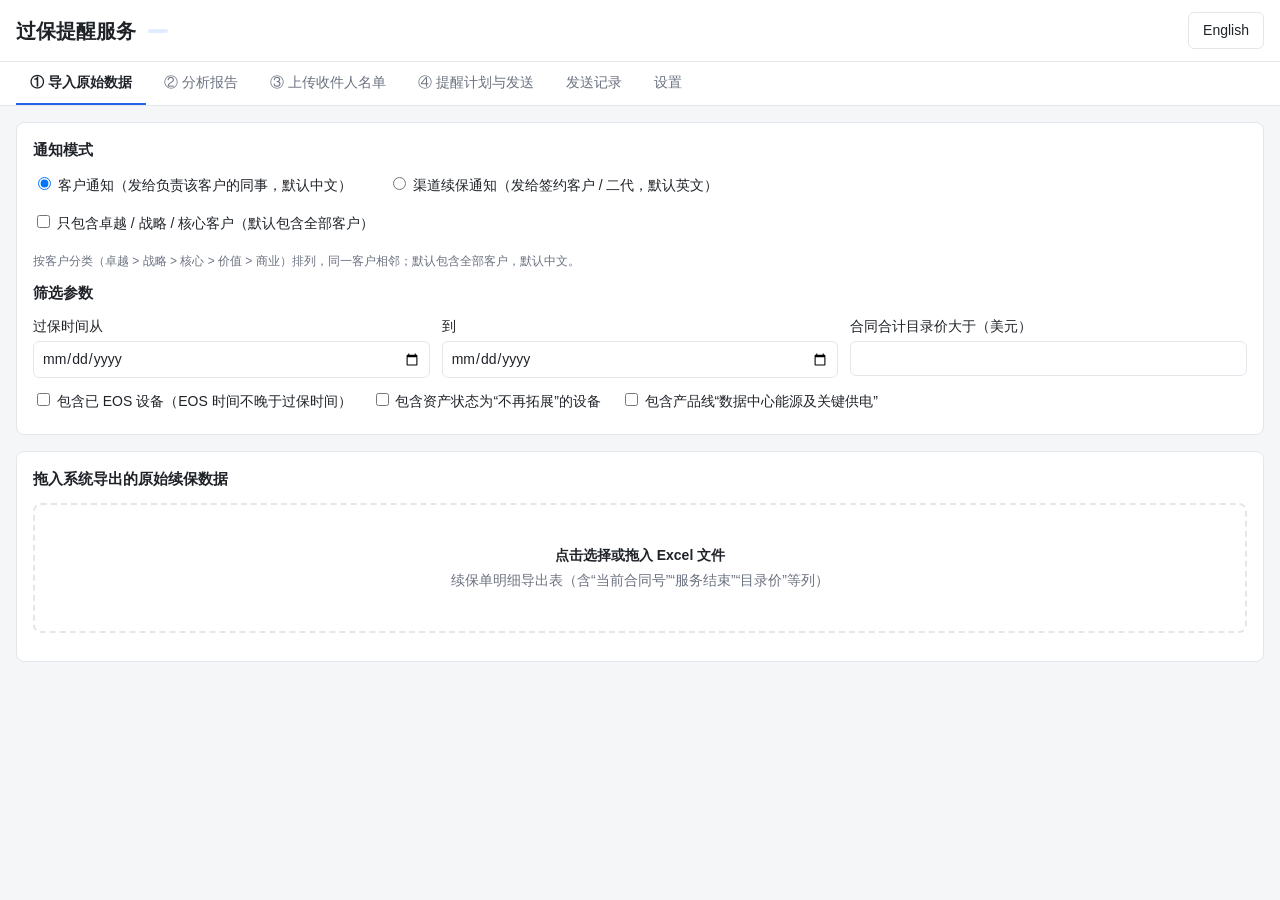
==== commit 773fd1cd: "客户通知默认包含全部客户，可选只含卓越/战略/核心客户；修复隐藏选项仍显示 - 客户模式新增可选项“只包含卓越/战略/核心客户”（默认不勾选），排除的行计入筛选过程与已排除表 - 全局样式加 [hid" ====
--- a/static/index.html
+++ b/static/index.html
@@ -32,6 +32,7 @@
         <label class="check"><input type="radio" name="mode" value="customer" checked> <span data-i18n>客户通知（发给负责该客户的同事，默认中文）</span></label>
         <label class="check"><input type="radio" name="mode" value="channel"> <span data-i18n>渠道续保通知（发给签约客户 / 二代，默认英文）</span></label>
       </div>
+      <label class="check" id="customerOpt"><input type="checkbox" id="optKeyOnly"> <span data-i18n>只包含卓越 / 战略 / 核心客户（默认包含全部客户）</span></label>
       <label class="check" id="channelOpt"><input type="checkbox" id="optNonKey" checked> <span data-i18n>只包含非卓越 / 战略 / 核心客户（卓战核客户走客户通知）</span></label>
       <p class="muted small" id="modeHint"></p>
       <h2 data-i18n>筛选参数</h2>
--- a/static/style.css
+++ b/static/style.css
@@ -12,6 +12,7 @@
   }
 }
 * { box-sizing: border-box; }
+[hidden] { display: none !important; }
 body { margin: 0; background: var(--bg); color: var(--text); font: 14px/1.5 -apple-system, "Segoe UI", "Microsoft YaHei", "PingFang SC", sans-serif; }
 main { max-width: 1280px; margin: 0 auto; padding: 16px; }
 h1 { font-size: 20px; margin: 0; }
